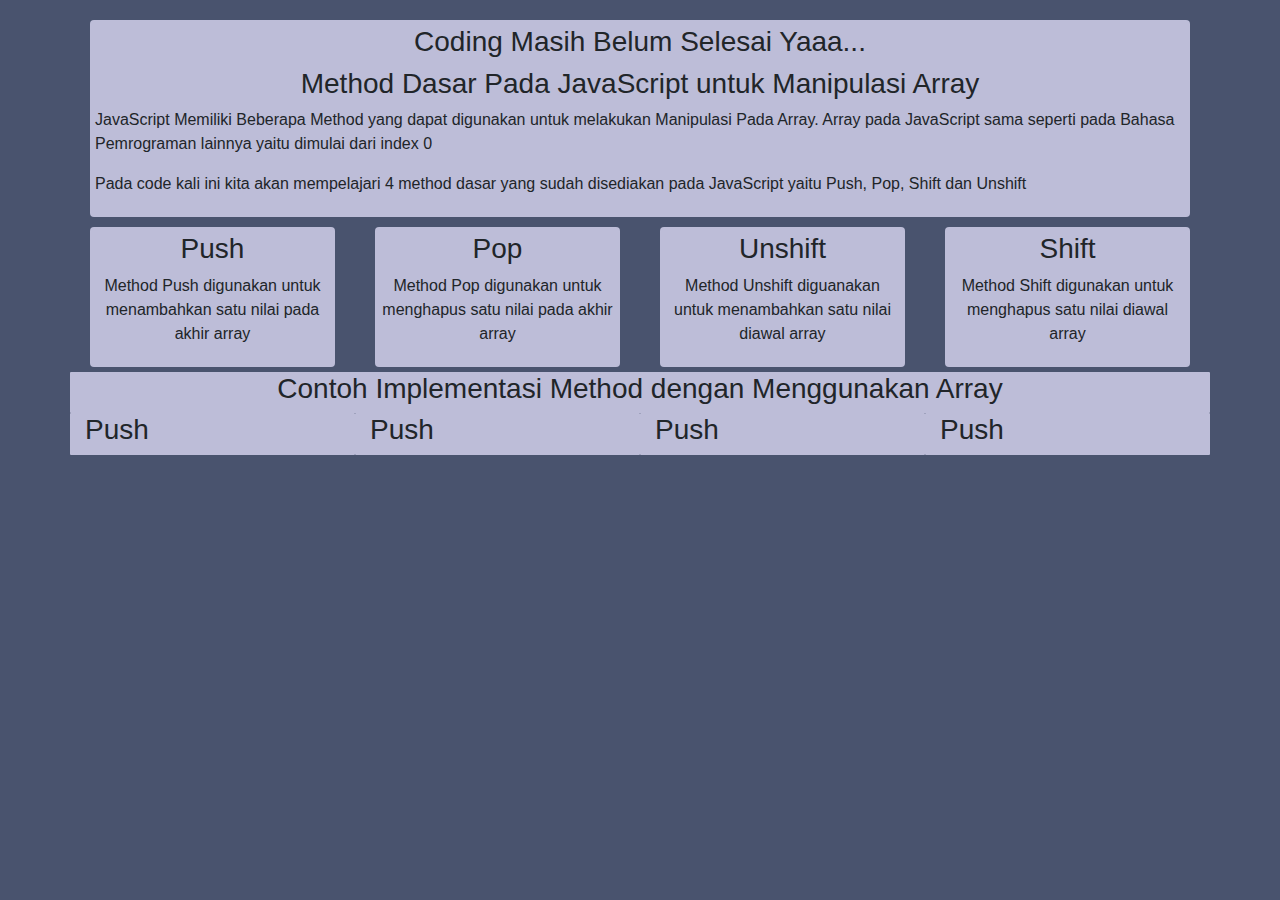
==== method.html @ 3cce3c0e "add method.html and method.css" ====
<html>
    <head>
        <title>Mengenal Method Dasar JS</title>
        <link rel="stylesheet" href="https://maxcdn.bootstrapcdn.com/bootstrap/4.4.1/css/bootstrap.min.css">
        <script src="https://ajax.googleapis.com/ajax/libs/jquery/3.4.1/jquery.min.js"></script>
        <script src="https://cdnjs.cloudflare.com/ajax/libs/popper.js/1.16.0/umd/popper.min.js"></script>
        <script src="https://maxcdn.bootstrapcdn.com/bootstrap/4.4.1/js/bootstrap.min.js"></script>
        <link rel="stylesheet" href="method.css" >
    </head>
    <body>
        <div class="container">
            <div class="row">
                <div class="col-md-12">
                    <div class="box first">
                        <h3 class="judul">Coding Masih Belum Selesai Yaaa...</h3>
                        <h3 class="judul">Method Dasar Pada JavaScript untuk Manipulasi Array</h3>
                        <p>JavaScript Memiliki Beberapa Method yang dapat digunakan untuk melakukan Manipulasi Pada Array. Array pada JavaScript sama seperti pada Bahasa Pemrograman lainnya yaitu dimulai dari index 0</p>
                        <p>Pada code kali ini kita akan mempelajari 4 method dasar yang sudah disediakan pada JavaScript yaitu Push, Pop, Shift dan Unshift</p>
                    </div>
                </div>
                <div class="col-md-3">
                    <div class="box">
                        <h3 class="judul">Push</h3>
                        <p class="text">Method Push digunakan untuk menambahkan satu nilai pada akhir array</p>
                    </div>
                </div>
                <div class="col-md-3">
                    <div class="box">
                        <h3 class="judul">Pop</h3>
                        <p class="text">Method Pop digunakan untuk menghapus satu nilai pada akhir array</p>
                    </div>
                </div>
                <div class="col-md-3">
                    <div class="box">
                        <h3 class="judul">Unshift</h3>
                        <p class="text">Method Unshift diguanakan untuk menambahkan satu nilai diawal array </p>
                    </div>
                </div>
                <div class="col-md-3">
                    <div class="box">
                        <h3 class="judul">Shift</h3>
                        <p class="text">Method Shift digunakan untuk menghapus satu nilai diawal array</p>
                    </div>
                </div>
            </div>
            <div class="row">
                <div class="col-md-12 imp">
                    <h3 class="judul">Contoh Implementasi Method dengan Menggunakan Array</h3>
                </div>
                <div class="col-md-3 imp">
                    <h3>Push</h3>
                </div>
                <div class="col-md-3 imp">
                    <h3>Push</h3>
                </div>
                <div class="col-md-3 imp">
                    <h3>Push</h3>
                </div>
                <div class="col-md-3 imp">
                    <h3>Push</h3>
                </div> 
            </div>
        </div>   
    </body>
</html>
---- method.css ----
body{
    background-color: rgb(73, 83, 110);
}
.box{
    background-color: rgb(189, 189, 216);
    margin: 5px;
    padding: 5px;
    border-radius: 4px;
}
.first{
    margin-top: 20px;
}
.judul{
    font-family: 'Segoe UI', Tahoma, Geneva, Verdana, sans-serif;
    text-align: center;
}
.text{
    text-align: center;
}
.imp{
    background-color: rgb(189, 189, 216);
    border-radius: 1px;
}
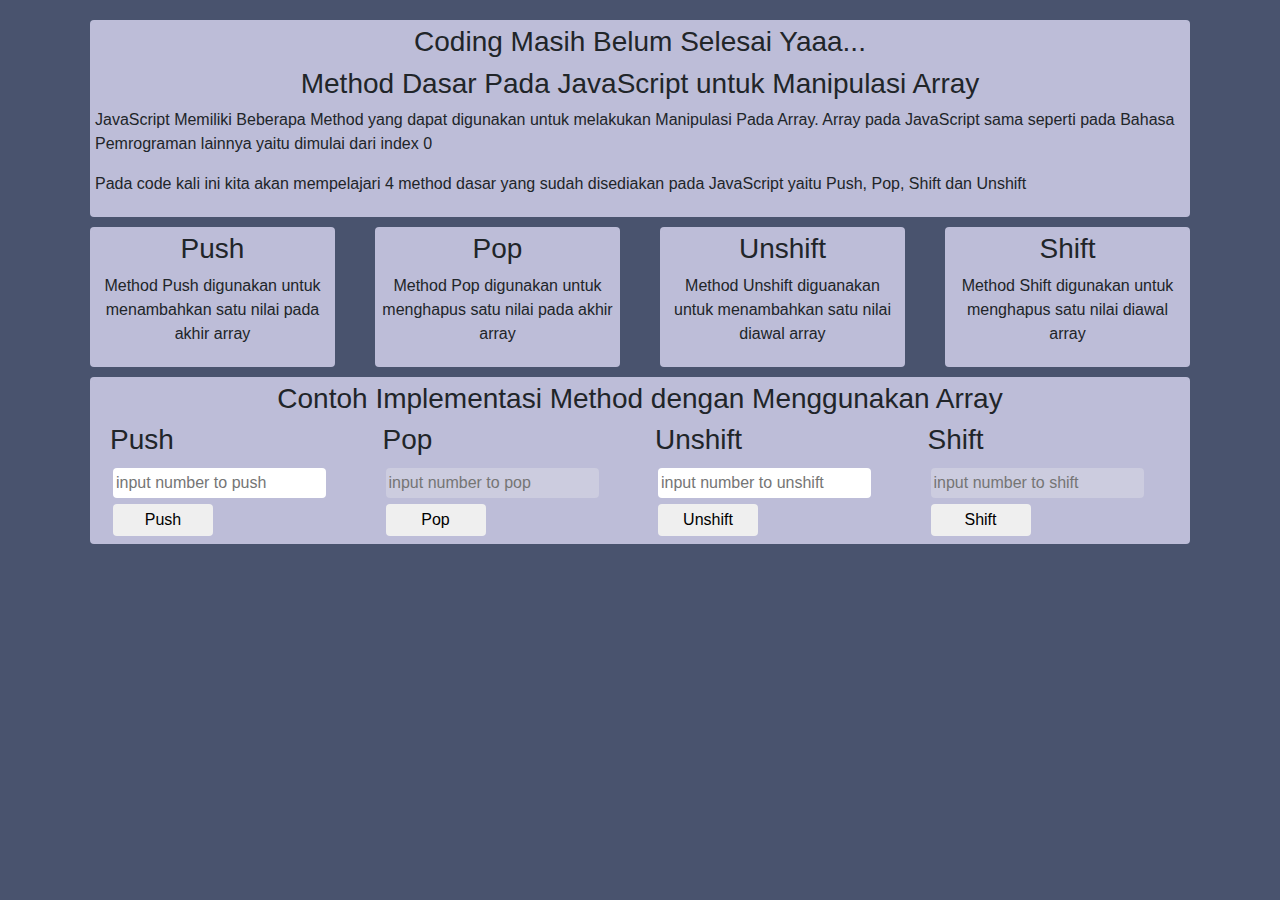
==== commit e127b5a8: "fixing method function" ====
--- a/method.html
+++ b/method.html
@@ -5,6 +5,7 @@
         <script src="https://ajax.googleapis.com/ajax/libs/jquery/3.4.1/jquery.min.js"></script>
         <script src="https://cdnjs.cloudflare.com/ajax/libs/popper.js/1.16.0/umd/popper.min.js"></script>
         <script src="https://maxcdn.bootstrapcdn.com/bootstrap/4.4.1/js/bootstrap.min.js"></script>
+        <script src="method.js"></script>
         <link rel="stylesheet" href="method.css" >
     </head>
     <body>
@@ -43,21 +44,37 @@
                     </div>
                 </div>
             </div>
-            <div class="row">
+            <div class="row box">
                 <div class="col-md-12 imp">
                     <h3 class="judul">Contoh Implementasi Method dengan Menggunakan Array</h3>
                 </div>
-                <div class="col-md-3 imp">
+                <div class="col-md-3">
                     <h3>Push</h3>
+                    <div>
+                        <input id="push" class="input" type="number" placeholder="input number to push">
+                    </div>
+                    <button onclick=getPush() >Push</button>
                 </div>
-                <div class="col-md-3 imp">
-                    <h3>Push</h3>
+                <div class="col-md-3">
+                    <h3>Pop</h3>
+                    <div>
+                        <input disabled id="pop" class="input" type="number" placeholder="input number to pop">
+                    </div>
+                    <button onclick=getPop()>Pop</button>
                 </div>
-                <div class="col-md-3 imp">
-                    <h3>Push</h3>
+                <div class="col-md-3">
+                    <h3>Unshift</h3>
+                    <div>
+                        <input id="unshift" class="input" type="number" placeholder="input number to unshift">
+                    </div>
+                    <button onclick=getUnshift()>Unshift</button>
                 </div>
-                <div class="col-md-3 imp">
-                    <h3>Push</h3>
+                <div class="col-md-3">
+                    <h3>Shift</h3>
+                    <div>
+                        <input disabled id="shift" class="input" type="number" placeholder="input number to shift">
+                    </div>
+                    <button onclick=getShift()>Shift</button>
                 </div> 
             </div>
         </div>   
--- a/method.css
+++ b/method.css
@@ -20,4 +20,18 @@
 .imp{
     background-color: rgb(189, 189, 216);
     border-radius: 1px;
+}
+.input{
+    border-radius: 4px;
+    padding: 3px;
+    margin: 3px;
+    width: max-content;
+    border: black;
+}
+button{
+    width: 100px;
+    margin: 3px;
+    padding: 4px;
+    border-radius: 4px;
+    border: black;
 }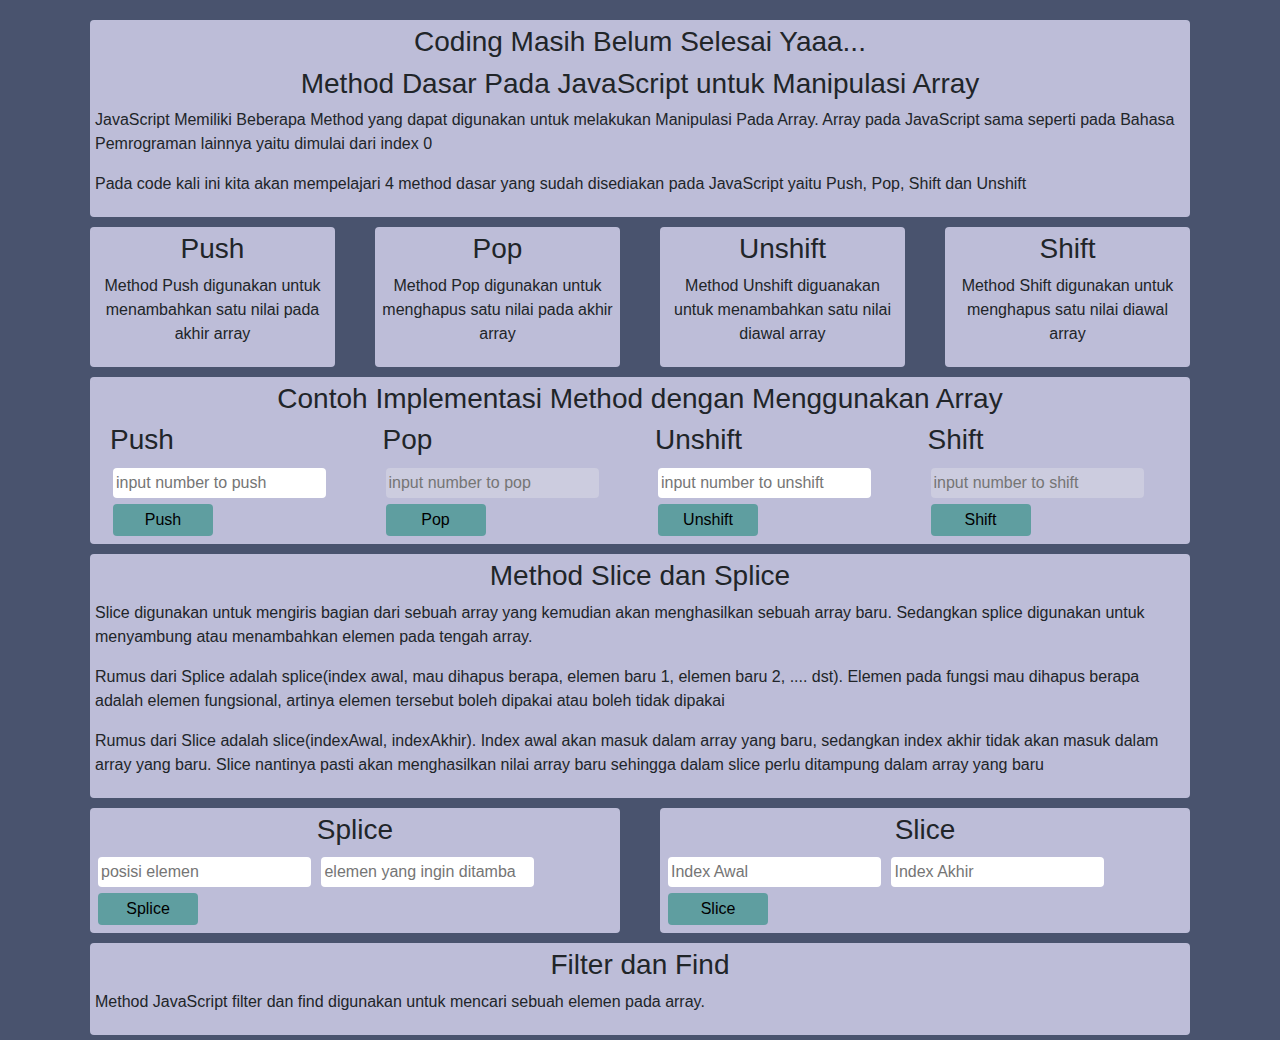
==== commit 5e0669d4: "add slice and splice method" ====
--- a/method.html
+++ b/method.html
@@ -5,8 +5,8 @@
         <script src="https://ajax.googleapis.com/ajax/libs/jquery/3.4.1/jquery.min.js"></script>
         <script src="https://cdnjs.cloudflare.com/ajax/libs/popper.js/1.16.0/umd/popper.min.js"></script>
         <script src="https://maxcdn.bootstrapcdn.com/bootstrap/4.4.1/js/bootstrap.min.js"></script>
-        <script src="method.js"></script>
-        <link rel="stylesheet" href="method.css" >
+        <script src="js/method.js"></script>
+        <link rel="stylesheet" href="css/method.css" >
     </head>
     <body>
         <div class="container">
@@ -77,6 +77,42 @@
                     <button onclick=getShift()>Shift</button>
                 </div> 
             </div>
+            <div class="row">
+                <div class="col-md-12">
+                    <div class="box">
+                        <h3 class="judul">Method Slice dan Splice</h3>
+                        <p>Slice digunakan untuk mengiris bagian dari sebuah array yang kemudian akan menghasilkan sebuah array baru. Sedangkan splice digunakan untuk menyambung atau menambahkan elemen pada tengah array.</p>
+                        <p>Rumus dari Splice adalah splice(index awal, mau dihapus berapa, elemen baru 1, elemen baru 2, .... dst). Elemen pada fungsi mau dihapus berapa adalah elemen fungsional, artinya elemen tersebut boleh dipakai atau boleh tidak dipakai </p>
+                        <p>Rumus dari Slice adalah slice(indexAwal, indexAkhir). Index awal akan masuk dalam array yang baru, sedangkan index akhir tidak akan masuk dalam array yang baru. Slice nantinya pasti akan menghasilkan nilai array baru sehingga dalam slice perlu ditampung dalam array yang baru</p>
+                    </div>
+                </div>
+                <div class="col-md-6">
+                    <div class="box">
+                        <h3 class="judul">Splice</h3>
+                        <input class="input" type="number" placeholder="posisi elemen" id="posSplice">
+                        <input class="input" type="number" placeholder="elemen yang ingin ditambahkan" id="splice">
+                        <button onclick=splice()>Splice</button>
+                    </div>
+                </div>
+                <div class="col-md-6">
+                    <div class="box">
+                        <h3 class="judul">Slice</h3>
+                        <input type="number" class="input" placeholder="Index Awal" id="indexAwal">
+                        <input type="number" class="input" placeholder="Index Akhir" id="indexAkhir">
+                        <button onclick=slice()>Slice</button>
+                    </div>
+                </div>
+            </div>
+            <div class="row">
+                <div class="col-md-12">
+                    <div class="box">
+                        <h3 class="judul">Filter dan Find</h3>
+                        <p>
+                            Method JavaScript filter dan find digunakan untuk mencari sebuah elemen pada array.
+                        </p>
+                    </div>
+                </div>
+            </div>
         </div>   
     </body>
 </html>--- a/css/method.css
+++ b/css/method.css
@@ -0,0 +1,38 @@
+body{
+    background-color: rgb(73, 83, 110);
+}
+.box{
+    background-color: rgb(189, 189, 216);
+    margin: 5px;
+    padding: 5px;
+    border-radius: 4px;
+}
+.first{
+    margin-top: 20px;
+}
+.judul{
+    font-family: 'Segoe UI', Tahoma, Geneva, Verdana, sans-serif;
+    text-align: center;
+}
+.text{
+    text-align: center;
+}
+.imp{
+    background-color: rgb(189, 189, 216);
+    border-radius: 1px;
+}
+.input{
+    border-radius: 4px;
+    padding: 3px;
+    margin: 3px;
+    width: max-content;
+    border: black;
+}
+button{
+    width: 100px;
+    margin: 3px;
+    padding: 4px;
+    border-radius: 4px;
+    border: black;
+    background-color: cadetblue;
+}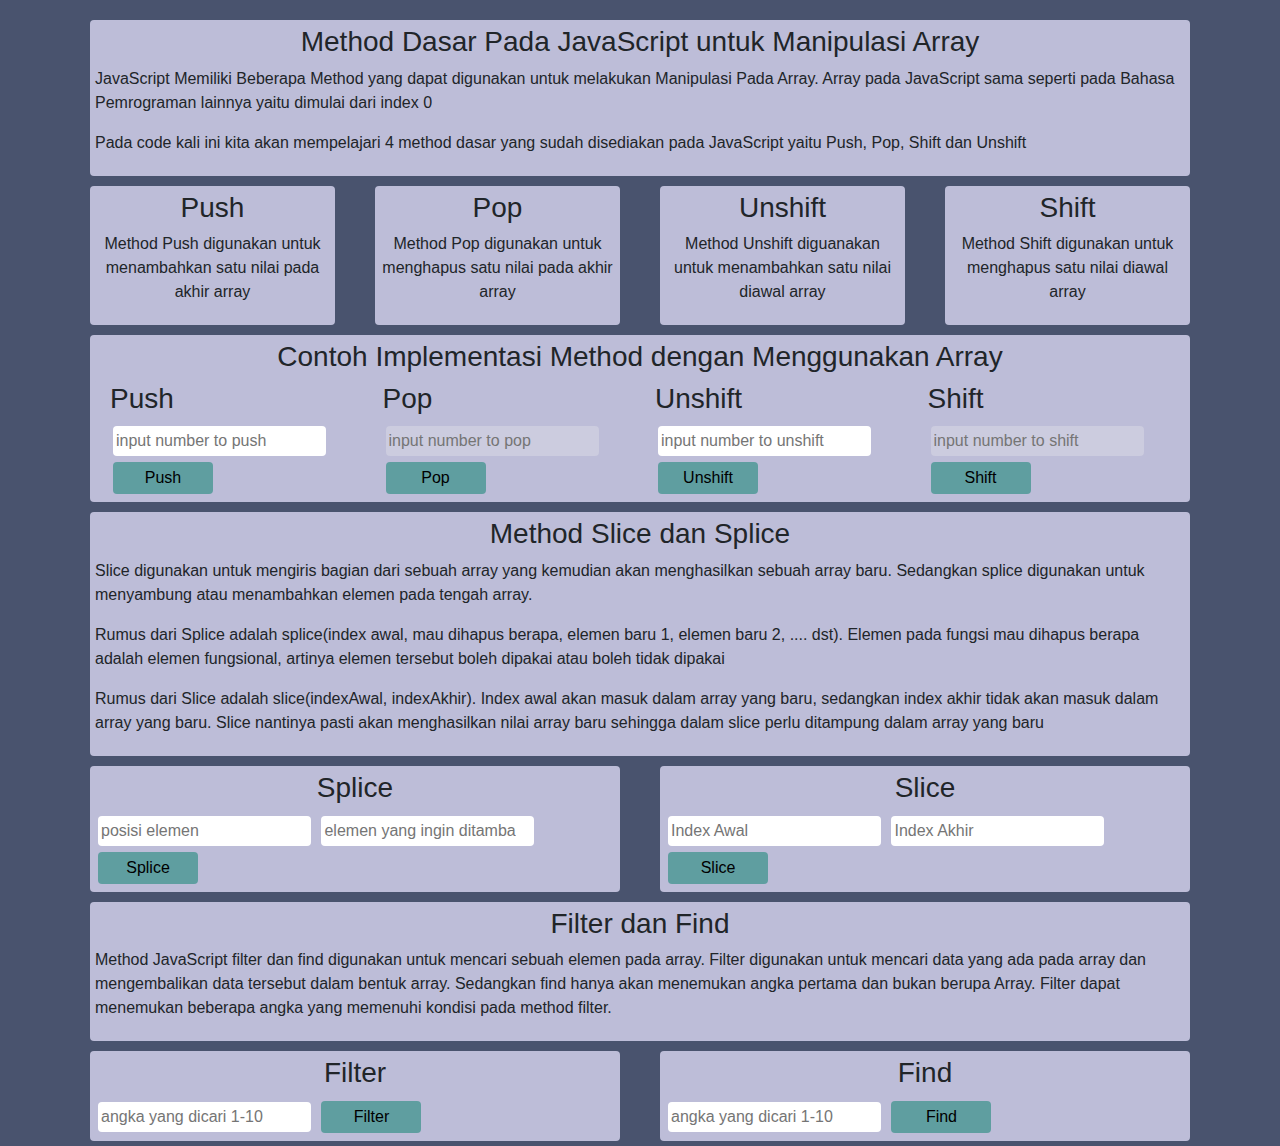
==== commit 248fa272: "add filter and find method" ====
--- a/method.html
+++ b/method.html
@@ -13,7 +13,6 @@
             <div class="row">
                 <div class="col-md-12">
                     <div class="box first">
-                        <h3 class="judul">Coding Masih Belum Selesai Yaaa...</h3>
                         <h3 class="judul">Method Dasar Pada JavaScript untuk Manipulasi Array</h3>
                         <p>JavaScript Memiliki Beberapa Method yang dapat digunakan untuk melakukan Manipulasi Pada Array. Array pada JavaScript sama seperti pada Bahasa Pemrograman lainnya yaitu dimulai dari index 0</p>
                         <p>Pada code kali ini kita akan mempelajari 4 method dasar yang sudah disediakan pada JavaScript yaitu Push, Pop, Shift dan Unshift</p>
@@ -108,8 +107,22 @@
                     <div class="box">
                         <h3 class="judul">Filter dan Find</h3>
                         <p>
-                            Method JavaScript filter dan find digunakan untuk mencari sebuah elemen pada array.
+                            Method JavaScript filter dan find digunakan untuk mencari sebuah elemen pada array. Filter digunakan untuk mencari data yang ada pada array dan mengembalikan data tersebut dalam bentuk array. Sedangkan find hanya akan menemukan angka pertama dan bukan berupa Array. Filter dapat menemukan beberapa angka yang memenuhi kondisi pada method filter.
                         </p>
+                    </div>
+                </div>
+                <div class="col-md-6">
+                    <div class="box">
+                        <h3 class="judul">Filter</h3>
+                        <input class="input" type="number" placeholder="angka yang dicari 1-10" id="filter">
+                        <button onclick=filter()>Filter</button>
+                    </div>
+                </div>
+                <div class="col-md-6">
+                    <div class="box">
+                        <h3 class="judul">Find</h3>
+                        <input class="input" type="number" placeholder="angka yang dicari 1-10" id="find">
+                        <button onclick=find()>Find</button>
                     </div>
                 </div>
             </div>
